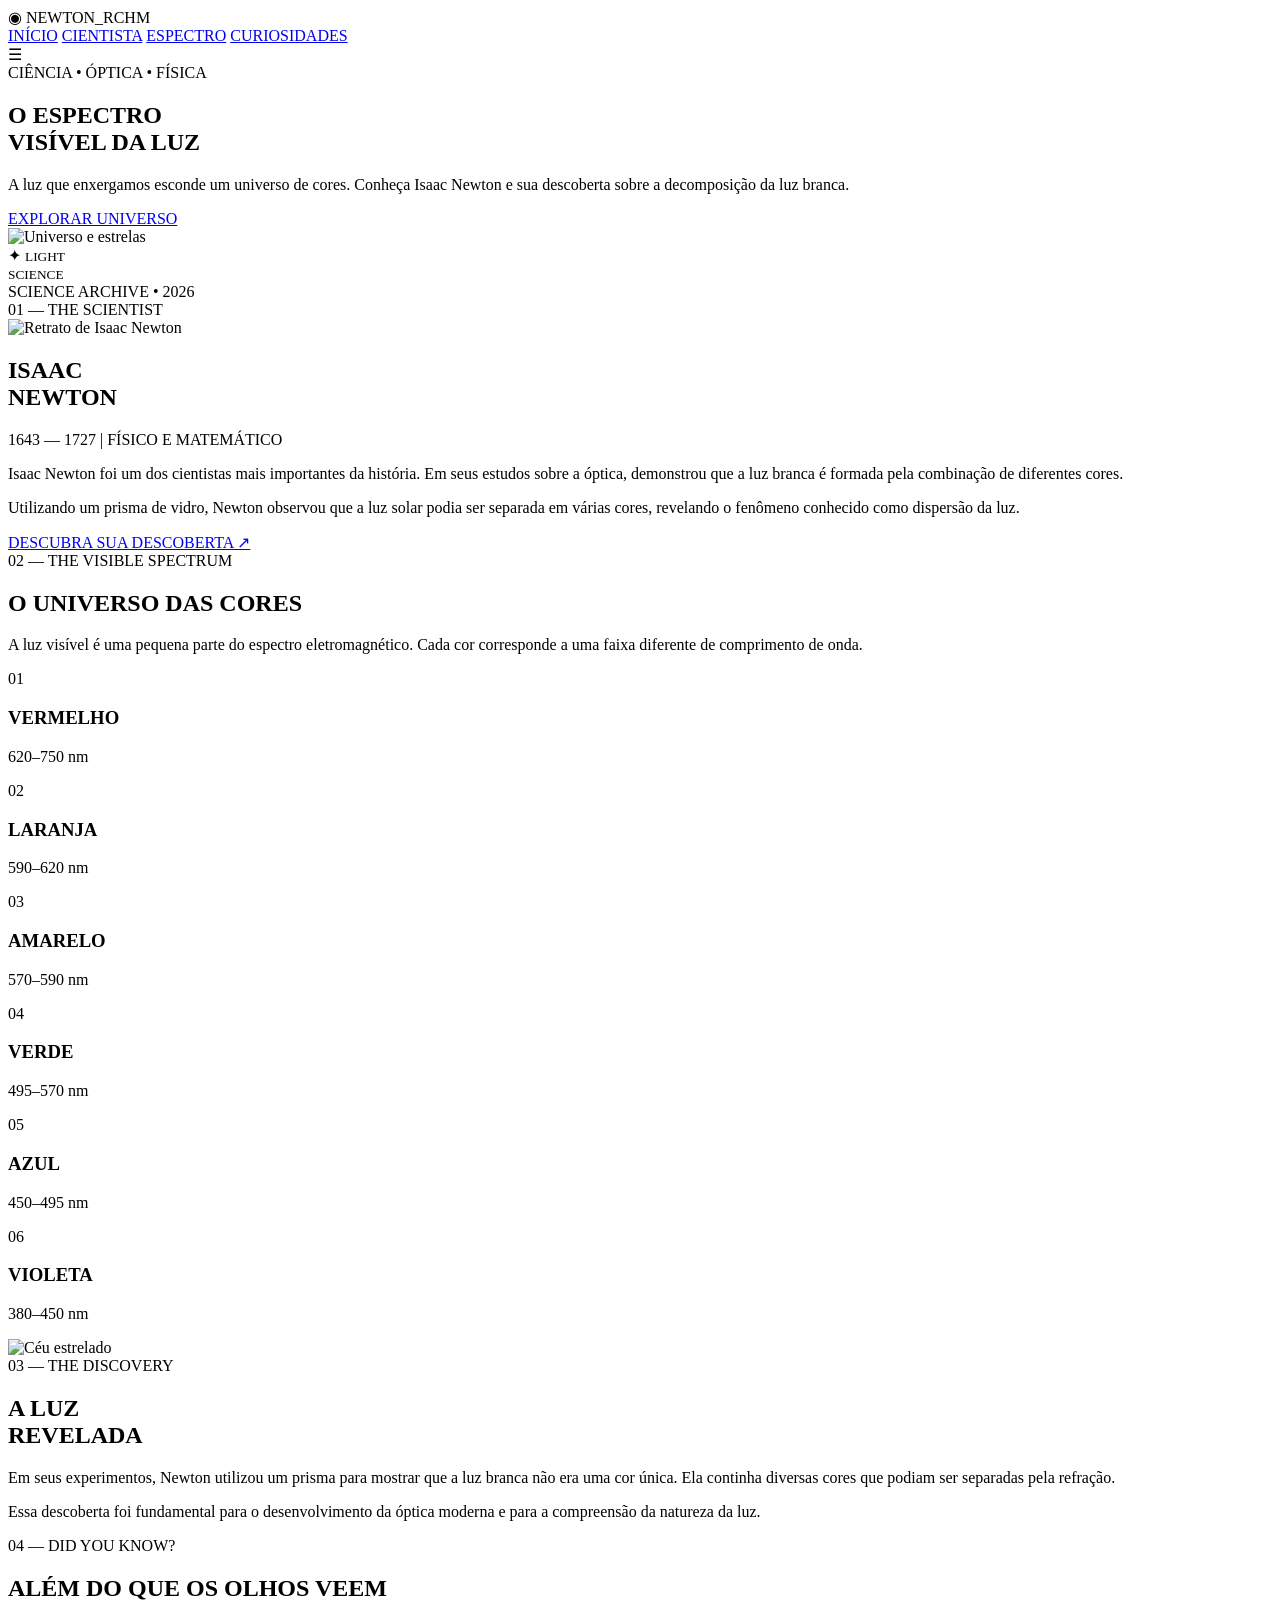
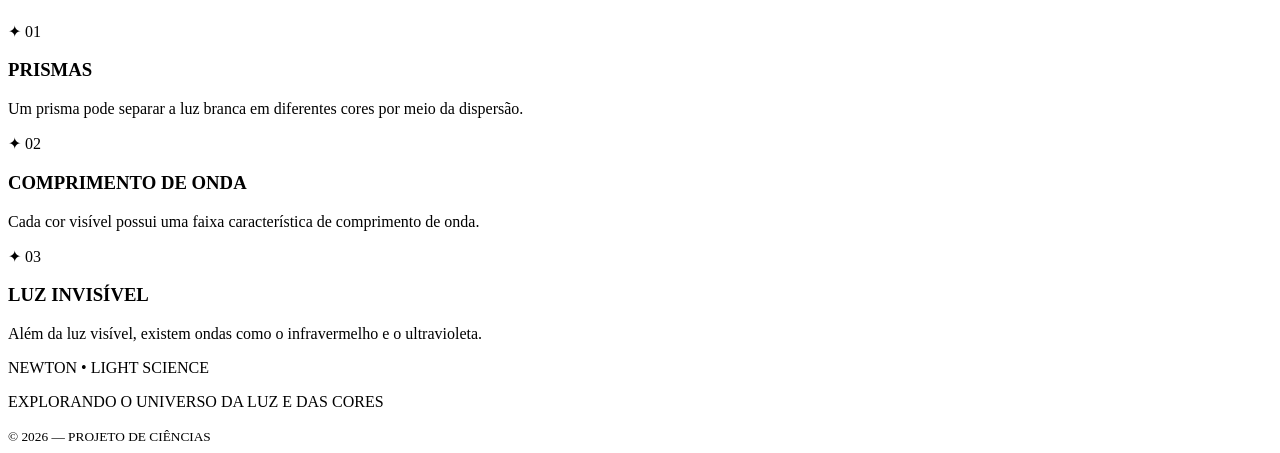
==== cientista.html @ 46004621 "Create cientista.html" ====
<!DOCTYPE html>
<html lang="pt-BR">
<head>
<meta charset="UTF-8">
<meta name="viewport" content="width=device-width, initial-scale=1.0">
<title>Isaac Newton | Espectro Visível</title>
<link rel="stylesheet" href="cientista.css">
<link href="https://fonts.googleapis.com/css2?family=Cinzel:wght@400;500;600&family=Montserrat:wght@300;400;500;600&display=swap" rel="stylesheet">
</head>

<body>

<header class="navbar">
<div class="logo">◉ NEWTON_RCHM</div>

<nav>
<a href="#inicio">INÍCIO</a>
<a href="#cientista">CIENTISTA</a>
<a href="#espectro">ESPECTRO</a>
<a href="#curiosidades">CURIOSIDADES</a>
</nav>

<div class="menu">☰</div>
</header>

<main>

<!-- APRESENTAÇÃO -->
<section class="hero" id="inicio">

<div class="hero-content">
<span class="tag">CIÊNCIA • ÓPTICA • FÍSICA</span>

<h1>O ESPECTRO<br>VISÍVEL DA LUZ</h1>

<p>
A luz que enxergamos esconde um universo de cores.
Conheça Isaac Newton e sua descoberta sobre a
decomposição da luz branca.
</p>

<a href="#cientista" class="button">EXPLORAR UNIVERSO</a>
</div>

<div class="hero-image">
<img src="https://images.unsplash.com/photo-1534796636912-3b95b3ab5986?w=900"
alt="Universo e estrelas">
<div class="orbit-circle">
<span>✦</span>
<small>LIGHT<br>SCIENCE</small>
</div>
</div>

<div class="year">SCIENCE ARCHIVE • 2026</div>
</section>

<!-- CIENTISTA -->
<section class="scientist" id="cientista">

<div class="section-label">01 — THE SCIENTIST</div>

<div class="scientist-content">

<div class="portrait">
<img src="https://upload.wikimedia.org/wikipedia/commons/thumb/3/39/Godfrey_Kneller_-_Sir_Isaac_Newton_-_Google_Art_Project.jpg/600px-Godfrey_Kneller_-_Sir_Isaac_Newton_-_Google_Art_Project.jpg"
alt="Retrato de Isaac Newton">
</div>

<div class="scientist-text">
<h2>ISAAC<br>NEWTON</h2>

<span class="subtitle">1643 — 1727 | FÍSICO E MATEMÁTICO</span>

<p>
Isaac Newton foi um dos cientistas mais importantes
da história. Em seus estudos sobre a óptica, demonstrou
que a luz branca é formada pela combinação de
diferentes cores.
</p>

<p>
Utilizando um prisma de vidro, Newton observou que
a luz solar podia ser separada em várias cores,
revelando o fenômeno conhecido como dispersão da luz.
</p>

<a href="#espectro" class="text-link">DESCUBRA SUA DESCOBERTA ↗</a>
</div>

</div>
</section>

<!-- ESPECTRO -->
<section class="spectrum" id="espectro">

<div class="section-label">02 — THE VISIBLE SPECTRUM</div>

<h2>O UNIVERSO DAS CORES</h2>

<p class="section-description">
A luz visível é uma pequena parte do espectro eletromagnético.
Cada cor corresponde a uma faixa diferente de comprimento de onda.
</p>

<div class="rainbow">
<div class="rainbow-light"></div>
</div>

<div class="color-grid">

<div class="color-card red">
<span>01</span>
<h3>VERMELHO</h3>
<p>620–750 nm</p>
</div>

<div class="color-card orange">
<span>02</span>
<h3>LARANJA</h3>
<p>590–620 nm</p>
</div>

<div class="color-card yellow">
<span>03</span>
<h3>AMARELO</h3>
<p>570–590 nm</p>
</div>

<div class="color-card green">
<span>04</span>
<h3>VERDE</h3>
<p>495–570 nm</p>
</div>

<div class="color-card blue">
<span>05</span>
<h3>AZUL</h3>
<p>450–495 nm</p>
</div>

<div class="color-card violet">
<span>06</span>
<h3>VIOLETA</h3>
<p>380–450 nm</p>
</div>

</div>

</section>

<!-- DESCOBERTA -->
<section class="discovery">

<div class="discovery-image">
<img src="https://images.unsplash.com/photo-1519608487953-e999c86e7455?w=900"
alt="Céu estrelado">
</div>

<div class="discovery-content">
<div class="section-label">03 — THE DISCOVERY</div>

<h2>A LUZ<br>REVELADA</h2>

<p>
Em seus experimentos, Newton utilizou um prisma
para mostrar que a luz branca não era uma cor única.
Ela continha diversas cores que podiam ser separadas
pela refração.
</p>

<p>
Essa descoberta foi fundamental para o desenvolvimento
da óptica moderna e para a compreensão da natureza da luz.
</p>
</div>

</section>

<!-- CURIOSIDADES -->
<section class="facts" id="curiosidades">

<div class="section-label">04 — DID YOU KNOW?</div>

<h2>ALÉM DO QUE OS OLHOS VEEM</h2>

<div class="facts-grid">

<article>
<span>✦ 01</span>
<h3>PRISMAS</h3>
<p>
Um prisma pode separar a luz branca em diferentes
cores por meio da dispersão.
</p>
</article>

<article>
<span>✦ 02</span>
<h3>COMPRIMENTO DE ONDA</h3>
<p>
Cada cor visível possui uma faixa característica
de comprimento de onda.
</p>
</article>

<article>
<span>✦ 03</span>
<h3>LUZ INVISÍVEL</h3>
<p>
Além da luz visível, existem ondas como o
infravermelho e o ultravioleta.
</p>
</article>

</div>
</section>

</main>

<footer>
<div class="footer-logo">NEWTON <span>•</span> LIGHT SCIENCE</div>
<p>EXPLORANDO O UNIVERSO DA LUZ E DAS CORES</p>
<small>© 2026 — PROJETO DE CIÊNCIAS</small>
</footer>

</body>
</html>
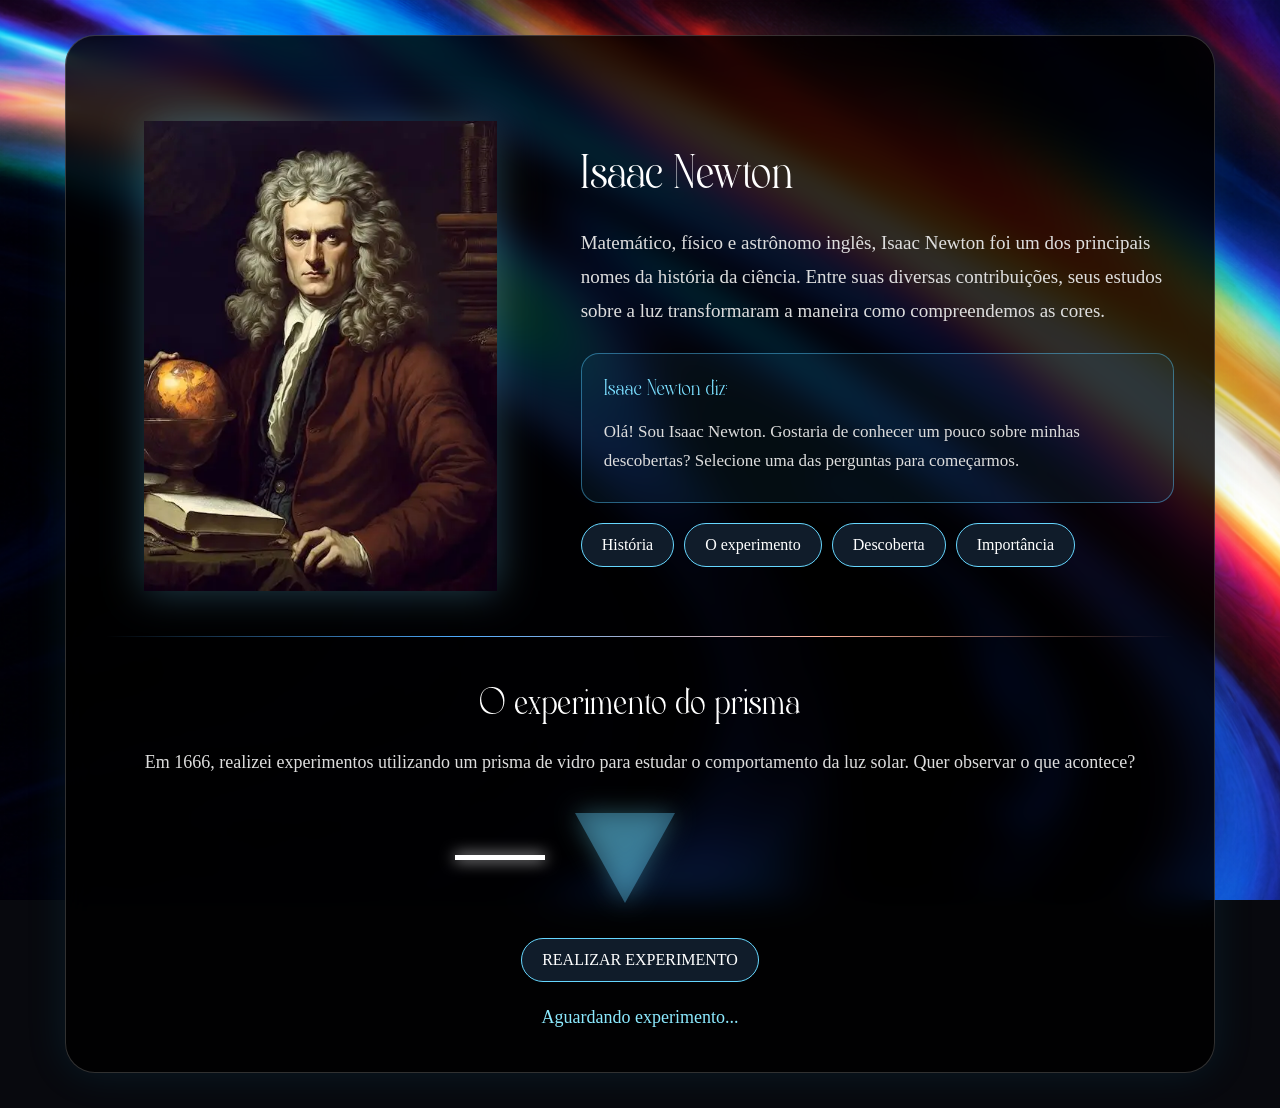
==== commit 51735b68: "." ====
--- a/cientista.html
+++ b/cientista.html
@@ -1,228 +1,410 @@
+
 <!DOCTYPE html>
-<html lang="pt-BR">
+<html lang="pt-br">
 <head>
 <meta charset="UTF-8">
 <meta name="viewport" content="width=device-width, initial-scale=1.0">
-<title>Isaac Newton | Espectro Visível</title>
-<link rel="stylesheet" href="cientista.css">
-<link href="https://fonts.googleapis.com/css2?family=Cinzel:wght@400;500;600&family=Montserrat:wght@300;400;500;600&display=swap" rel="stylesheet">
+<title>Isaac Newton - O Estudo da Luz</title>
+
+<style>
+* {
+    margin: 0;
+    padding: 0;
+    box-sizing: border-box;
+}
+
+@font-face {
+    font-family: 'Chelvor';
+    src: url('Chelvor-Regular-Exfont8541.otf') format('opentype');
+}
+
+body {
+    background: #08090e url('Aurora Iridescente em Fluxo.png') center/cover fixed;
+    color: white;
+    font-family: 'Times New Roman', serif;
+    min-height: 100vh;
+    padding: 35px 20px;
+}
+
+.container {
+    max-width: 1150px;
+    margin: auto;
+    background: rgba(0,0,0,0.82);
+    backdrop-filter: blur(15px);
+    border: 1px solid #ffffff30;
+    border-radius: 30px;
+    padding: 40px;
+    box-shadow: 0 0 40px #1598c522;
+}
+
+header {
+    display: flex;
+    justify-content: space-between;
+    align-items: center;
+    border-bottom: 1px solid #ffffff30;
+    padding-bottom: 20px;
+}
+
+header h1 {
+    font-family: 'Chelvor';
+    font-size: 35px;
+    font-weight: normal;
+}
+
+.status {
+    color: #8ceaff;
+    letter-spacing: 2px;
+    font-size: 13px;
+}
+
+.apresentacao {
+    display: flex;
+    align-items: center;
+    gap: 45px;
+    margin-top: 45px;
+}
+
+.newton {
+    width: 42%;
+    display: flex;
+    justify-content: center;
+}
+
+.newton img {
+    width: 100%;
+    max-width: 390px;
+    max-height: 470px;
+    object-fit: contain;
+    filter: drop-shadow(0 0 20px #6dcfff50);
+    animation: aparecer 1.5s ease;
+}
+
+@keyframes aparecer {
+    from {
+        opacity: 0;
+        transform: translateY(20px);
+    }
+    to {
+        opacity: 1;
+        transform: translateY(0);
+    }
+}
+
+.texto {
+    width: 58%;
+}
+
+.texto h2 {
+    font-family: 'Chelvor';
+    font-size: 55px;
+    font-weight: normal;
+    margin-bottom: 15px;
+}
+
+.texto p {
+    font-size: 19px;
+    line-height: 1.8;
+    color: #ddd;
+}
+
+.dialogo {
+    margin-top: 25px;
+    padding: 22px;
+    border: 1px solid #54caff70;
+    background: rgba(40,130,180,0.10);
+    border-radius: 18px;
+    min-height: 150px;
+}
+
+.dialogo h3 {
+    color: #7bdfff;
+    margin-bottom: 12px;
+    font-family: 'Chelvor';
+    font-size: 25px;
+    font-weight: normal;
+}
+
+.dialogo p {
+    font-size: 17px;
+    line-height: 1.7;
+}
+
+.perguntas {
+    display: flex;
+    flex-wrap: wrap;
+    gap: 10px;
+    margin-top: 20px;
+}
+
+button {
+    padding: 12px 20px;
+    border: 1px solid #66d7ff;
+    border-radius: 30px;
+    background: #101c2a;
+    color: white;
+    cursor: pointer;
+    font-family: 'Times New Roman';
+    font-size: 16px;
+    transition: 0.3s;
+}
+
+button:hover {
+    background: #168fc4;
+    box-shadow: 0 0 15px #50caff80;
+    transform: translateY(-3px);
+}
+
+.linha {
+    height: 1px;
+    background: linear-gradient(90deg, transparent, #4facfe, #ffb199, transparent);
+    margin: 45px 0;
+}
+
+.experimento {
+    text-align: center;
+}
+
+.experimento h2 {
+    font-family: 'Chelvor';
+    font-size: 42px;
+    font-weight: normal;
+    margin-bottom: 15px;
+}
+
+.experimento p {
+    color: #ddd;
+    font-size: 18px;
+    line-height: 1.7;
+}
+
+.prisma-area {
+    margin: 35px auto;
+    display: flex;
+    justify-content: center;
+    align-items: center;
+    gap: 30px;
+    flex-wrap: wrap;
+}
+
+.luz-branca {
+    width: 90px;
+    height: 5px;
+    background: white;
+    box-shadow: 0 0 15px white;
+}
+
+.prisma {
+    width: 0;
+    height: 0;
+    border-left: 50px solid transparent;
+    border-right: 50px solid transparent;
+    border-bottom: 90px solid rgba(100,210,255,0.35);
+    filter: drop-shadow(0 0 12px #69dfff);
+    transform: rotate(180deg);
+}
+
+.espectro {
+    display: flex;
+    flex-direction: column;
+    gap: 5px;
+    width: 120px;
+    opacity: 0;
+    transition: 1s;
+}
+
+.espectro span {
+    height: 6px;
+    border-radius: 10px;
+}
+
+.espectro.ativo {
+    opacity: 1;
+}
+
+.espectro span:nth-child(1) { background: red; }
+.espectro span:nth-child(2) { background: orange; }
+.espectro span:nth-child(3) { background: yellow; }
+.espectro span:nth-child(4) { background: lime; }
+.espectro span:nth-child(5) { background: cyan; }
+.espectro span:nth-child(6) { background: blue; }
+.espectro span:nth-child(7) { background: violet; }
+
+#resultado {
+    color: #8ceaff;
+    margin-top: 20px;
+    min-height: 30px;
+}
+
+@media(max-width: 800px) {
+    .apresentacao {
+        flex-direction: column;
+    }
+
+    .newton, .texto {
+        width: 100%;
+    }
+
+    .newton img {
+        max-width: 280px;
+    }
+
+    .texto h2 {
+        font-size: 42px;
+    }
+
+    header {
+        flex-direction: column;
+        gap: 15px;
+    }
+}
+</style>
 </head>
 
 <body>
 
-<header class="navbar">
-<div class="logo">◉ NEWTON_RCHM</div>
-
-<nav>
-<a href="#inicio">INÍCIO</a>
-<a href="#cientista">CIENTISTA</a>
-<a href="#espectro">ESPECTRO</a>
-<a href="#curiosidades">CURIOSIDADES</a>
-</nav>
-
-<div class="menu">☰</div>
-</header>
-
-<main>
-
-<!-- APRESENTAÇÃO -->
-<section class="hero" id="inicio">
-
-<div class="hero-content">
-<span class="tag">CIÊNCIA • ÓPTICA • FÍSICA</span>
-
-<h1>O ESPECTRO<br>VISÍVEL DA LUZ</h1>
-
-<p>
-A luz que enxergamos esconde um universo de cores.
-Conheça Isaac Newton e sua descoberta sobre a
-decomposição da luz branca.
-</p>
-
-<a href="#cientista" class="button">EXPLORAR UNIVERSO</a>
+<div class="container">
+
+<section class="apresentacao">
+
+    <div class="newton">
+        <img src="isaac2.webp" alt="Retrato de Isaac Newton">
+    </div>
+
+    <div class="texto">
+
+        <h2>Isaac Newton</h2>
+
+        <p>
+            Matemático, físico e astrônomo inglês, Isaac Newton
+            foi um dos principais nomes da história da ciência.
+            Entre suas diversas contribuições, seus estudos sobre
+            a luz transformaram a maneira como compreendemos as cores.
+        </p>
+
+        <div class="dialogo">
+
+            <h3>Isaac Newton diz:</h3>
+
+            <p id="fala">
+                Olá! Sou Isaac Newton. Gostaria de conhecer
+                um pouco sobre minhas descobertas?
+                Selecione uma das perguntas para começarmos.
+            </p>
+
+        </div>
+
+        <div class="perguntas">
+
+            <button onclick="perguntar('historia')">
+                História
+            </button>
+
+            <button onclick="perguntar('experimento')">
+                O experimento
+            </button>
+
+            <button onclick="perguntar('descoberta')">
+                Descoberta
+            </button>
+
+            <button onclick="perguntar('importancia')">
+                Importância
+            </button>
+
+        </div>
+
+    </div>
+
+</section>
+
+<div class="linha"></div>
+
+<section class="experimento">
+
+    <h2>O experimento do prisma</h2>
+
+    <p>
+        Em 1666, realizei experimentos utilizando um prisma de vidro
+        para estudar o comportamento da luz solar.
+        Quer observar o que acontece?
+    </p>
+
+    <div class="prisma-area">
+
+        <div class="luz-branca"></div>
+
+        <div class="prisma"></div>
+
+        <div class="espectro" id="espectro">
+            <span></span>
+            <span></span>
+            <span></span>
+            <span></span>
+            <span></span>
+            <span></span>
+            <span></span>
+        </div>
+
+    </div>
+
+    <button onclick="realizarExperimento()">
+        REALIZAR EXPERIMENTO
+    </button>
+
+    <p id="resultado">
+        Aguardando experimento...
+    </p>
+
+</section>
+
 </div>
 
-<div class="hero-image">
-<img src="https://images.unsplash.com/photo-1534796636912-3b95b3ab5986?w=900"
-alt="Universo e estrelas">
-<div class="orbit-circle">
-<span>✦</span>
-<small>LIGHT<br>SCIENCE</small>
-</div>
-</div>
-
-<div class="year">SCIENCE ARCHIVE • 2026</div>
-</section>
-
-<!-- CIENTISTA -->
-<section class="scientist" id="cientista">
-
-<div class="section-label">01 — THE SCIENTIST</div>
-
-<div class="scientist-content">
-
-<div class="portrait">
-<img src="https://upload.wikimedia.org/wikipedia/commons/thumb/3/39/Godfrey_Kneller_-_Sir_Isaac_Newton_-_Google_Art_Project.jpg/600px-Godfrey_Kneller_-_Sir_Isaac_Newton_-_Google_Art_Project.jpg"
-alt="Retrato de Isaac Newton">
-</div>
-
-<div class="scientist-text">
-<h2>ISAAC<br>NEWTON</h2>
-
-<span class="subtitle">1643 — 1727 | FÍSICO E MATEMÁTICO</span>
-
-<p>
-Isaac Newton foi um dos cientistas mais importantes
-da história. Em seus estudos sobre a óptica, demonstrou
-que a luz branca é formada pela combinação de
-diferentes cores.
-</p>
-
-<p>
-Utilizando um prisma de vidro, Newton observou que
-a luz solar podia ser separada em várias cores,
-revelando o fenômeno conhecido como dispersão da luz.
-</p>
-
-<a href="#espectro" class="text-link">DESCUBRA SUA DESCOBERTA ↗</a>
-</div>
-
-</div>
-</section>
-
-<!-- ESPECTRO -->
-<section class="spectrum" id="espectro">
-
-<div class="section-label">02 — THE VISIBLE SPECTRUM</div>
-
-<h2>O UNIVERSO DAS CORES</h2>
-
-<p class="section-description">
-A luz visível é uma pequena parte do espectro eletromagnético.
-Cada cor corresponde a uma faixa diferente de comprimento de onda.
-</p>
-
-<div class="rainbow">
-<div class="rainbow-light"></div>
-</div>
-
-<div class="color-grid">
-
-<div class="color-card red">
-<span>01</span>
-<h3>VERMELHO</h3>
-<p>620–750 nm</p>
-</div>
-
-<div class="color-card orange">
-<span>02</span>
-<h3>LARANJA</h3>
-<p>590–620 nm</p>
-</div>
-
-<div class="color-card yellow">
-<span>03</span>
-<h3>AMARELO</h3>
-<p>570–590 nm</p>
-</div>
-
-<div class="color-card green">
-<span>04</span>
-<h3>VERDE</h3>
-<p>495–570 nm</p>
-</div>
-
-<div class="color-card blue">
-<span>05</span>
-<h3>AZUL</h3>
-<p>450–495 nm</p>
-</div>
-
-<div class="color-card violet">
-<span>06</span>
-<h3>VIOLETA</h3>
-<p>380–450 nm</p>
-</div>
-
-</div>
-
-</section>
-
-<!-- DESCOBERTA -->
-<section class="discovery">
-
-<div class="discovery-image">
-<img src="https://images.unsplash.com/photo-1519608487953-e999c86e7455?w=900"
-alt="Céu estrelado">
-</div>
-
-<div class="discovery-content">
-<div class="section-label">03 — THE DISCOVERY</div>
-
-<h2>A LUZ<br>REVELADA</h2>
-
-<p>
-Em seus experimentos, Newton utilizou um prisma
-para mostrar que a luz branca não era uma cor única.
-Ela continha diversas cores que podiam ser separadas
-pela refração.
-</p>
-
-<p>
-Essa descoberta foi fundamental para o desenvolvimento
-da óptica moderna e para a compreensão da natureza da luz.
-</p>
-</div>
-
-</section>
-
-<!-- CURIOSIDADES -->
-<section class="facts" id="curiosidades">
-
-<div class="section-label">04 — DID YOU KNOW?</div>
-
-<h2>ALÉM DO QUE OS OLHOS VEEM</h2>
-
-<div class="facts-grid">
-
-<article>
-<span>✦ 01</span>
-<h3>PRISMAS</h3>
-<p>
-Um prisma pode separar a luz branca em diferentes
-cores por meio da dispersão.
-</p>
-</article>
-
-<article>
-<span>✦ 02</span>
-<h3>COMPRIMENTO DE ONDA</h3>
-<p>
-Cada cor visível possui uma faixa característica
-de comprimento de onda.
-</p>
-</article>
-
-<article>
-<span>✦ 03</span>
-<h3>LUZ INVISÍVEL</h3>
-<p>
-Além da luz visível, existem ondas como o
-infravermelho e o ultravioleta.
-</p>
-</article>
-
-</div>
-</section>
-
-</main>
-
-<footer>
-<div class="footer-logo">NEWTON <span>•</span> LIGHT SCIENCE</div>
-<p>EXPLORANDO O UNIVERSO DA LUZ E DAS CORES</p>
-<small>© 2026 — PROJETO DE CIÊNCIAS</small>
-</footer>
+<script>
+
+function perguntar(tipo) {
+
+    const fala = document.getElementById("fala");
+
+    const respostas = {
+
+        historia:
+        "Nasci em 1643, na Inglaterra. Desde jovem, desenvolvi interesse pela matemática e pela natureza. Ao longo da minha vida, dediquei-me a compreender os fenômenos do universo.",
+
+        experimento:
+        "Em 1666, durante meus estudos sobre a luz, utilizei um prisma de vidro para observar como a luz solar se comportava ao atravessá-lo. Foi uma experiência fundamental para minhas pesquisas.",
+
+        descoberta:
+        "Demonstrei que a luz branca é composta por diferentes cores. Quando atravessa um prisma, ela se separa em uma faixa de cores: vermelho, laranja, amarelo, verde, azul, anil e violeta.",
+
+        importancia:
+        "Meus estudos ajudaram a transformar a compreensão científica sobre a luz e as cores, contribuindo para o desenvolvimento da óptica e de diversas pesquisas posteriores."
+    };
+
+    fala.textContent = respostas[tipo];
+
+}
+
+function realizarExperimento() {
+
+    const espectro = document.getElementById("espectro");
+    const resultado = document.getElementById("resultado");
+
+    espectro.classList.remove("ativo");
+
+    resultado.textContent = "Analisando a luz branca...";
+
+    setTimeout(() => {
+
+        espectro.classList.add("ativo");
+
+        resultado.textContent =
+        "Experimento concluído! A luz branca foi separada em diferentes cores.";
+
+    }, 500);
+
+}
+
+</script>
 
 </body>
 </html>
-
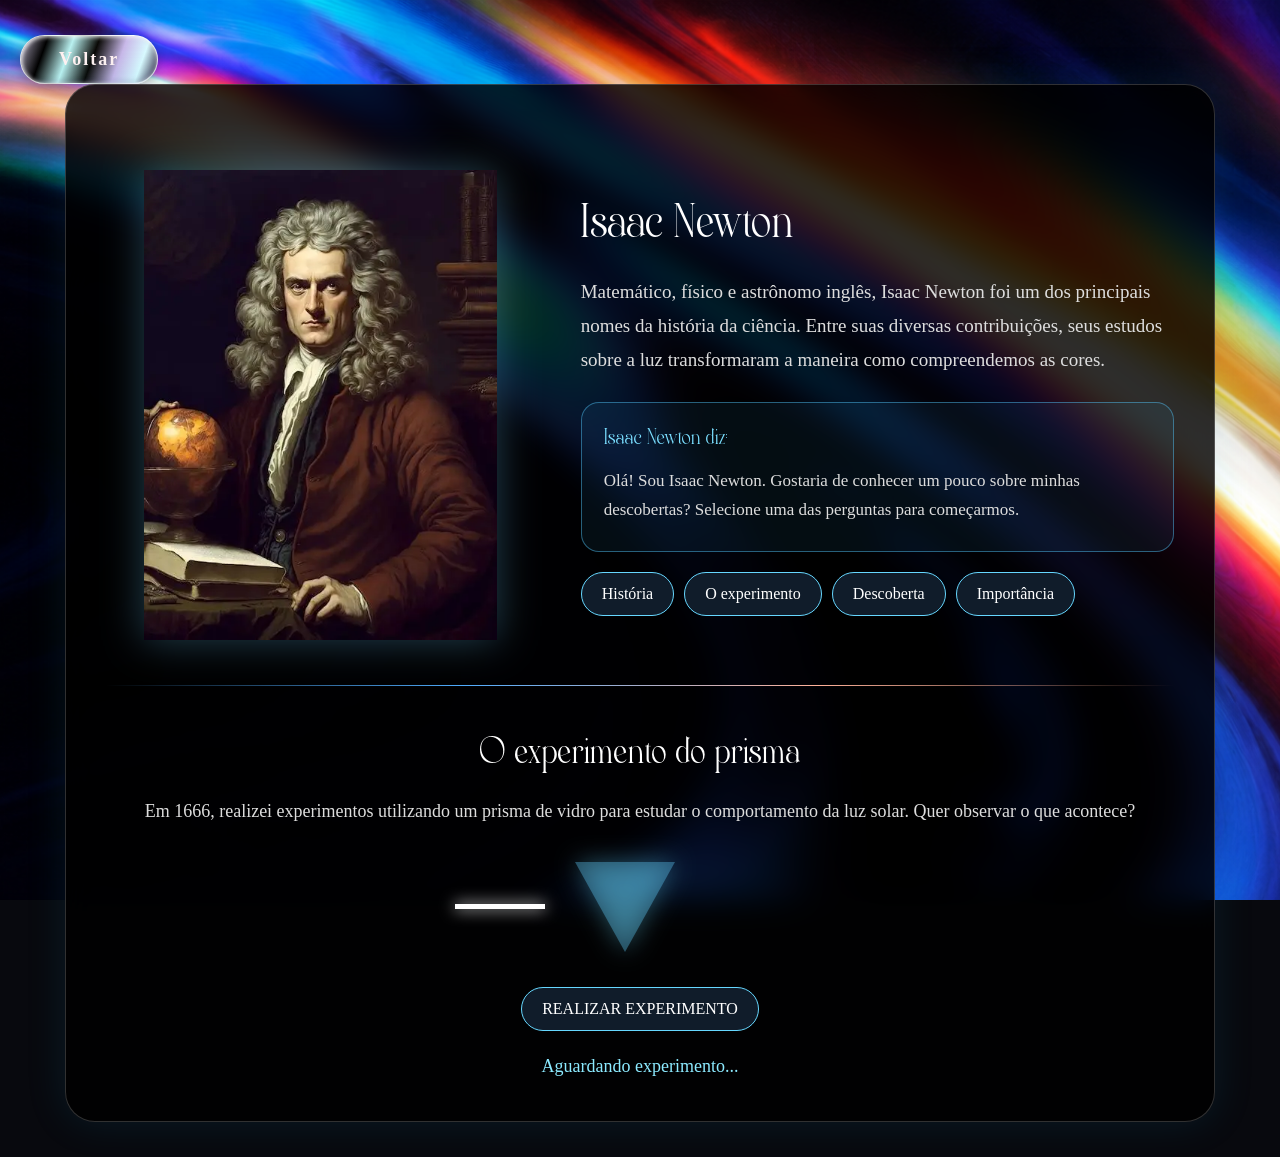
==== commit f3df8d6e: "Update cientista.html" ====
--- a/cientista.html
+++ b/cientista.html
@@ -257,10 +257,69 @@
         gap: 15px;
     }
 }
+
+        
+.botao-borda {
+    display: inline-block;
+    padding: 13px 38px;
+
+    background: linear-gradient(
+        110deg,
+        #a9a3b9 0%,
+        #000000 18%,
+        #b9f1f0 35%,
+        #090805 52%,
+        #c8b8e8 70%,
+        #d9faff 85%,
+        #1c0e2a 100%
+    );
+
+    color: #171923;
+    font-family: 'Times New Roman', serif;
+    font-size: 18px;
+    font-weight: bold;
+    letter-spacing: 2px;
+
+    border: 1px solid rgba(255,255,255,0.8);
+    border-radius: 25px;
+
+    box-shadow:
+        inset 1px 1px 4px rgba(255,255,255,0.9),
+        inset -2px -2px 5px rgba(80,70,110,0.2),
+        0 3px 12px rgba(0,0,0,0.3);
+
+    cursor: pointer;
+    transition: 0.35s ease;
+}
+
+.botao-borda:hover {
+    transform: translateY(-3px);
+    color: #fff1f1;
+    background: linear-gradient(
+        110deg,
+        #fff1f1,
+        #c3ffff,
+        #49644a,
+        #ffa9a9,
+        #73ffff
+    );
+
+    box-shadow:
+        0 0 12px rgba(205,230,255,0.7),
+        0 0 25px rgba(225,190,255,0.4),
+        inset 0 0 8px white;
+}
+
+.botao-borda:active {
+    transform: scale(0.96);
+}
+
 </style>
 </head>
 
 <body>
+    
+  <a href="inicio.html"><button  class="botao-borda" style="color: #fff1f1;">Voltar</button></a>
 
 <div class="container">
 
